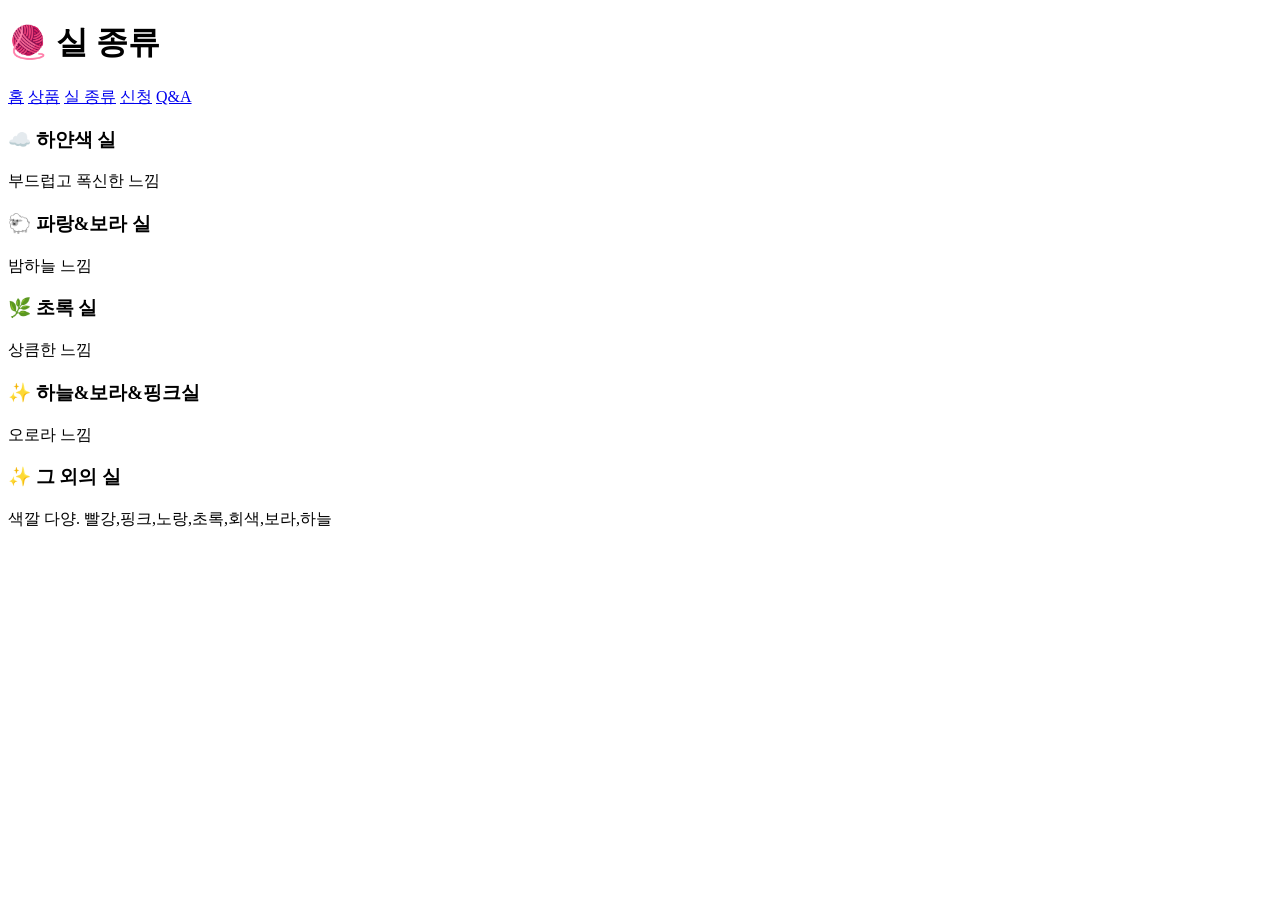
==== yarns.html @ 288549cb "Create yarns.html" ====
<!DOCTYPE html>
<html lang="ko">
<head>
<meta charset="UTF-8">
<meta name="viewport" content="width=device-width, initial-scale=1">
<title>실 종류</title>
<link rel="stylesheet" href="style.css">
</head>
<body>

<header>
<h1>🧶 실 종류</h1>

<nav>
<a href="index.html">홈</a>
<a href="products.html">상품</a>
<a href="yarns.html">실 종류</a>
<a href="order.html">신청</a>
<a href="faq.html">Q&A</a>
</nav>
</header>

<main>

<div class="card">
<h3>☁️ 하얀색 실</h3>
<p>부드럽고 폭신한 느낌</p>
</div>

<div class="card">
<h3>🐑 파랑&보라 실</h3>
<p>밤하늘 느낌</p>
</div>

<div class="card">
<h3>🌿 초록 실</h3>
<p>상큼한 느낌</p>
</div>

<div class="card">
<h3>✨ 하늘&보라&핑크실</h3>
<p>오로라 느낌</p>
</div>

<div class="card">
<h3>✨ 그 외의 실</h3>
<p>색깔 다양. 빨강,핑크,노랑,초록,회색,보라,하늘</p>
</div>
  
</main>

</body>
</html>
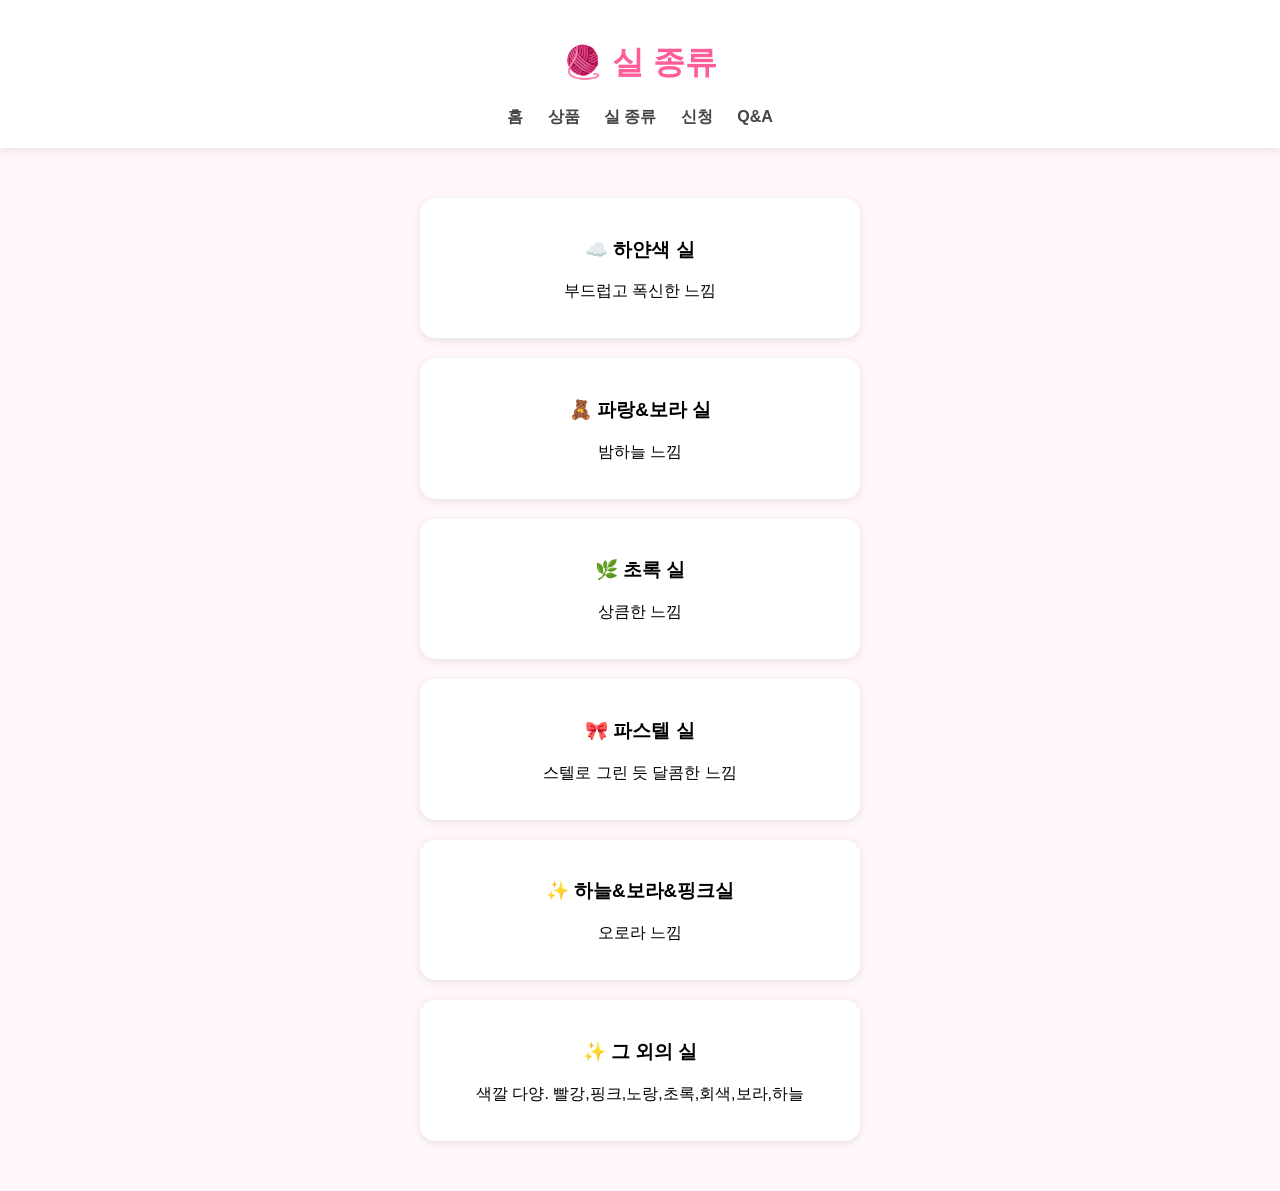
==== commit 23f65bdf: "Update yarns.html" ====
--- a/yarns.html
+++ b/yarns.html
@@ -28,13 +28,18 @@
 </div>
 
 <div class="card">
-<h3>🐑 파랑&보라 실</h3>
+<h3>🧸 파랑&보라 실</h3>
 <p>밤하늘 느낌</p>
 </div>
 
 <div class="card">
 <h3>🌿 초록 실</h3>
 <p>상큼한 느낌</p>
+</div>
+  
+<div class="card">
+<h3>🎀 파스텔 실</h3>
+<p>스텔로 그린 듯 달콤한 느낌</p>
 </div>
 
 <div class="card">
--- a/style.css
+++ b/style.css
@@ -0,0 +1,55 @@
+body{
+    margin:0;
+    font-family:Arial,sans-serif;
+    background:#fff7fb;
+    text-align:center;
+}
+
+header{
+    background:white;
+    padding:20px;
+    box-shadow:0 2px 10px rgba(0,0,0,0.1);
+}
+
+h1{
+    color:#ff5c9a;
+}
+
+nav{
+    margin-top:10px;
+}
+
+nav a{
+    margin:10px;
+    text-decoration:none;
+    color:#444;
+    font-weight:bold;
+}
+
+main{
+    padding:30px;
+}
+
+.hero{
+    font-size:50px;
+    margin:30px;
+}
+
+.card{
+    background:white;
+    max-width:400px;
+    margin:20px auto;
+    padding:20px;
+    border-radius:15px;
+    box-shadow:0 2px 8px rgba(0,0,0,0.1);
+}
+
+.button{
+    display:inline-block;
+    background:#ff7db4;
+    color:white;
+    padding:12px 24px;
+    border-radius:12px;
+    text-decoration:none;
+    margin-top:20px;
+}
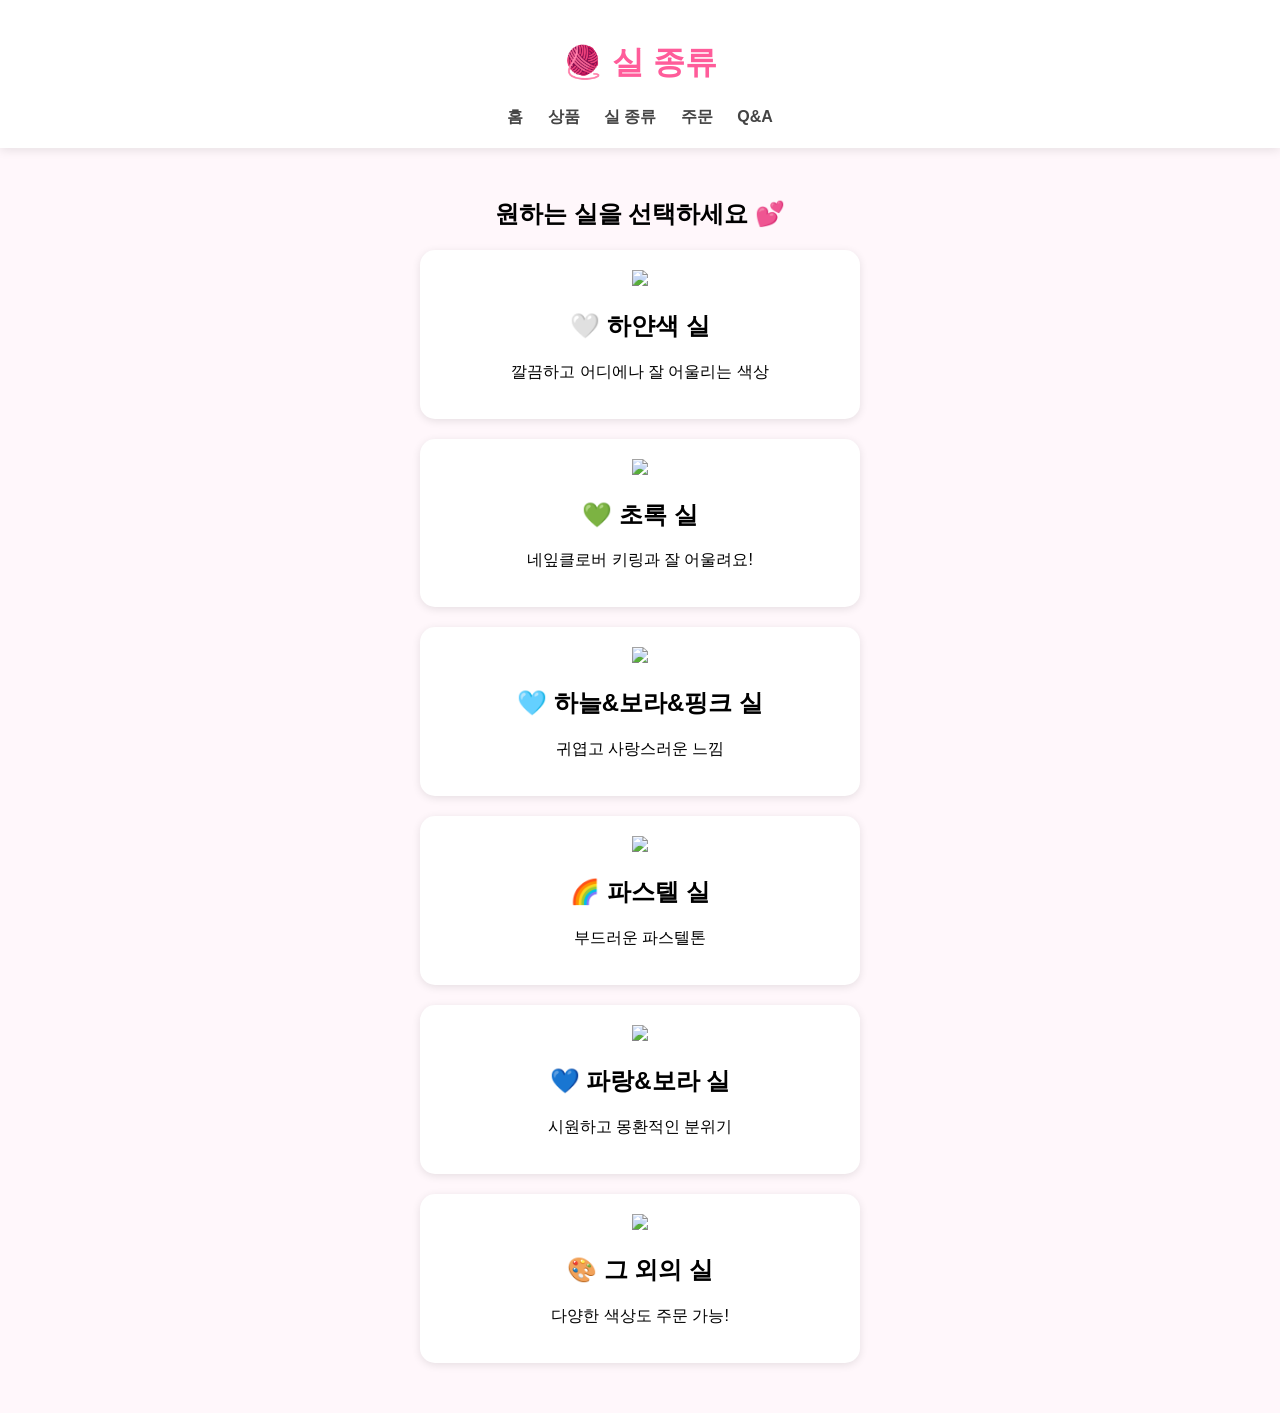
==== commit f72be4d5: "Update yarns.html" ====
--- a/yarns.html
+++ b/yarns.html
@@ -1,57 +1,66 @@
 <!DOCTYPE html>
 <html lang="ko">
 <head>
-<meta charset="UTF-8">
-<meta name="viewport" content="width=device-width, initial-scale=1">
-<title>실 종류</title>
-<link rel="stylesheet" href="style.css">
+    <meta charset="UTF-8">
+    <meta name="viewport" content="width=device-width, initial-scale=1.0">
+    <title>실 종류</title>
+    <link rel="stylesheet" href="style.css">
 </head>
+
 <body>
 
 <header>
-<h1>🧶 실 종류</h1>
+    <h1>🧶 실 종류</h1>
 
-<nav>
-<a href="index.html">홈</a>
-<a href="products.html">상품</a>
-<a href="yarns.html">실 종류</a>
-<a href="order.html">신청</a>
-<a href="faq.html">Q&A</a>
-</nav>
+    <nav>
+        <a href="index.html">홈</a>
+        <a href="products.html">상품</a>
+        <a href="yarns.html">실 종류</a>
+        <a href="order.html">주문</a>
+        <a href="faq.html">Q&A</a>
+    </nav>
 </header>
 
 <main>
 
+<h2>원하는 실을 선택하세요 💕</h2>
+
 <div class="card">
-<h3>☁️ 하얀색 실</h3>
-<p>부드럽고 폭신한 느낌</p>
+    <img src="하트 키링-4.PNG" class="product-img">
+    <h2>🤍 하얀색 실</h2>
+    <p>깔끔하고 어디에나 잘 어울리는 색상</p>
 </div>
 
 <div class="card">
-<h3>🧸 파랑&보라 실</h3>
-<p>밤하늘 느낌</p>
+    <img src="하트 키링-3.PNG" class="product-img">
+    <h2>💚 초록 실</h2>
+    <p>네잎클로버 키링과 잘 어울려요!</p>
 </div>
 
 <div class="card">
-<h3>🌿 초록 실</h3>
-<p>상큼한 느낌</p>
-</div>
-  
-<div class="card">
-<h3>🎀 파스텔 실</h3>
-<p>스텔로 그린 듯 달콤한 느낌</p>
+    <img src="하트 키링-5.PNG" class="product-img">
+    <h2>🩵 하늘&보라&핑크 실</h2>
+    <p>귀엽고 사랑스러운 느낌</p>
 </div>
 
 <div class="card">
-<h3>✨ 하늘&보라&핑크실</h3>
-<p>오로라 느낌</p>
+    <img src="하트 키링-6.PNG" class="product-img">
+    <h2>🌈 파스텔 실</h2>
+    <p>부드러운 파스텔톤</p>
 </div>
 
 <div class="card">
-<h3>✨ 그 외의 실</h3>
-<p>색깔 다양. 빨강,핑크,노랑,초록,회색,보라,하늘</p>
+    <img src="하트 키링-7.PNG" class="product-img">
+    <h2>💙 파랑&보라 실</h2>
+    <p>시원하고 몽환적인 분위기</p>
 </div>
-  
+
+<div class="card">
+    <img src="하트 키링-8.PNG" class="product-img">
+    <h2>🎨 그 외의 실</h2>
+    <p>다양한 색상도 주문 가능!</p>
+</div>
+
 </main>
 
 </body>
